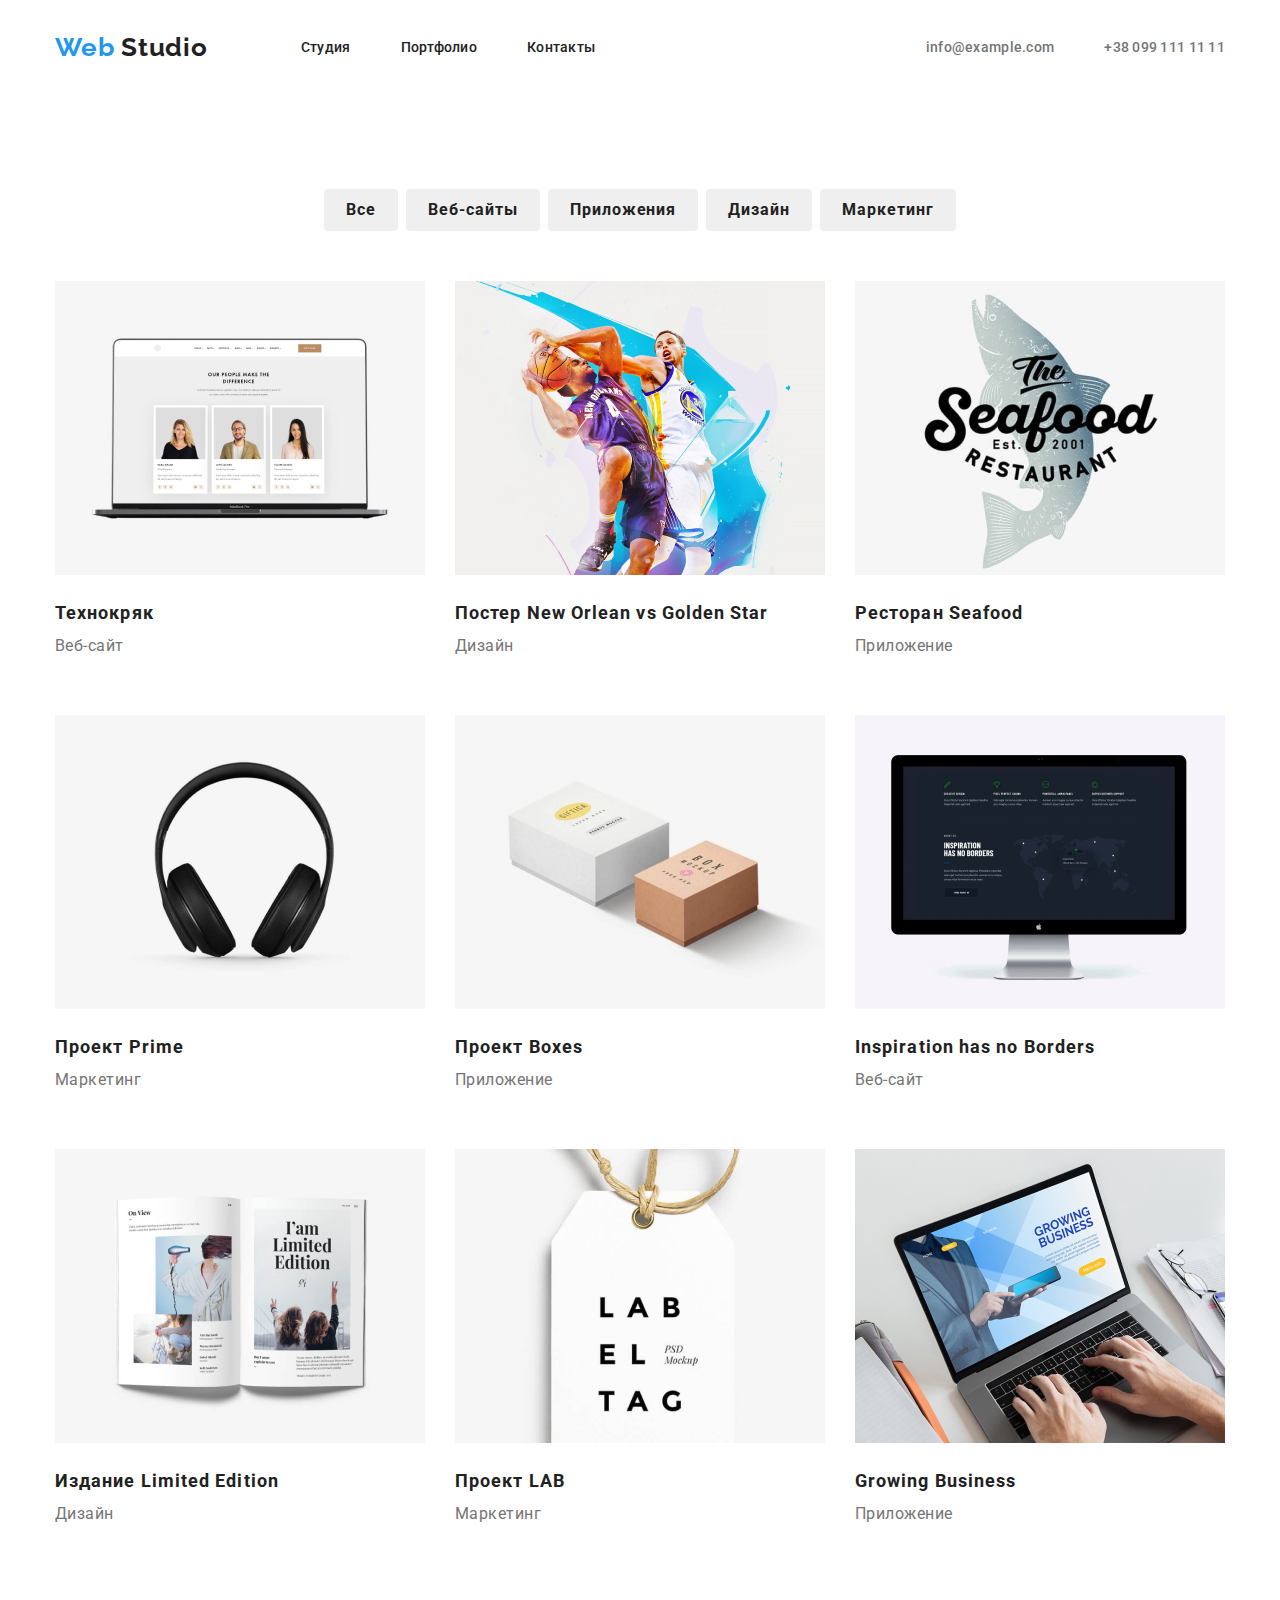
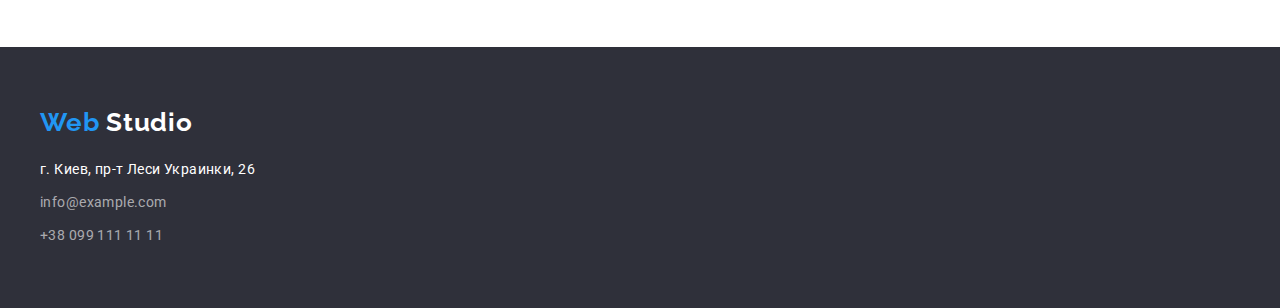
==== portfolio.html @ 0ee761e8 "Initial commit" ====
<!DOCTYPE html>
<html lang="ru">
  <head>
    <meta charset="UTF-8" />
    <meta name="viewport" content="width=device-width, initial-scale=1.0" />
    <title>Portfolio</title>
    <link rel="stylesheet" href="https://cdnjs.cloudflare.com/ajax/libs/modern-normalize/1.0.0/modern-normalize.min.css">
    <link
      href="https://fonts.googleapis.com/css2?family=Oleo+Script&family=Raleway:wght@700&family=Roboto:wght@400;500;700;900&display=swap"
      rel="stylesheet" />
    <link rel="stylesheet" href="./css/portfolio.css" />
  </head>
  <body>
    <!-- Шапка -->
    <header class="header">
      <div class="container">
        <nav class="navigation">
          <a class="logo link" href="index.html">
            <span class="logo-element">Web</span>
            Studio
          </a>
    
          <ul class="navigation__list list">
            <li class="navigation__list-item">
              <a class="navigation__list-link link" href="index.html">Студия</a>
            </li>
            <li class="navigation__list-item">
              <a class="navigation__list-link link" href="portfolio.html">Портфолио</a>
            </li>
            <li class="navigation__list-item">
              <a class="navigation__list-link link" href="">Контакты</a>
            </li>
          </ul>
        </nav>
        <div class="header__address">
          <address class="address">
            <ul class="address__list list">
              <li class="address__list-item">
                <a class="address__list-link link" href="mailto:info@example.com">info@example.com</a>
              </li>
              <li class="address__list-item">
                <a class="address__list-link link" href="tel:+380991111111">+38 099 111 11 11</a>
              </li>
            </ul>
          </address>
        </div>
      </div>
    </header>
    <main>
      <!-- Список проектов -->
      <section class="projects">
        <h1 hidden>Список проектов</h1>
        <div class="container">
          <ul class="projects__list list">
            <li class="projects__list-item"><button class="modal-btn">Все</button></li>
            <li class="projects__list-item"><button class="modal-btn">Веб-сайты</button></li>
            <li class="projects__list-item"><button class="modal-btn">Приложения</button></li>
            <li class="projects__list-item"><button class="modal-btn">Дизайн</button></li>
            <li class="projects__list-item"><button class="modal-btn">Маркетинг</button></li>
          </ul>
        </div>
      </section>
      <!-- Примеры работ -->
      <section class="works">
        <!-- <h2 class="works__list">Примеры работ</h2> -->
        <div class="container">
          <ul class="works__list list">
            <li class="works__list-item">
              <a class="link" href="">
                <img
                  src="./images/portfolio/technokryak.jpg"
                  alt="Веб сайт технокряк"
                />
                <h3 class="works__list-title">Технокряк</h3>
                <p class="works__list-name">Веб-сайт</p>
              </a>
            </li>
            <li class="works__list-item">
              <a class="link" href="">
                <img
                  src="./images/portfolio/poster.jpg"
                  alt="Постер New Orlean vs Golden Star"
                />
                <h3 class="works__list-title">Постер New Orlean vs Golden Star</h3>
                <p class="works__list-name">Дизайн</p>
              </a>
            </li>
            <li class="works__list-item">
              <a class="link" href="">
                <img
                  src="./images/portfolio/seafood.jpg"
                  alt="ресторан seafood"
                />
                <h3 class="works__list-title">Ресторан Seafood</h3>
                <p class="works__list-name">Приложение</p>
              </a>
            </li>
            <li class="works__list-item">
              <a class="link" href="">
                <img
                  src="./images/portfolio/prime.jpg"
                  alt="маркетинг проект Prime"
                />
                <h3 class="works__list-title">Проект Prime</h3>
                <p class="works__list-name">Маркетинг</p>
              </a>
            </li>
            <li class="works__list-item">
              <a class="link" href="">
                <img
                  src="./images/portfolio/boxes.jpg"
                  alt="приложение проекта Boxes"
                />
                <h3 class="works__list-title">Проект Boxes</h3>
                <p class="works__list-name">Приложение</p>
              </a>
            </li>
            <li class="works__list-item">
              <a class="link" href="">
                <img
                  src="./images/portfolio/inspiration.jpg"
                  alt="веб сайт Inspiration has no Borders"
                />
                <h3 class="works__list-title">Inspiration has no Borders</h3>
                <p class="works__list-name">Веб-сайт</p>
              </a>
            </li>
            <li class="works__list-item">
              <a class="link" href="">
                <img
                  src="./images/portfolio/limited.jpg"
                  alt="издание Limited Edition"
                />
                <h3 class="works__list-title">Издание Limited Edition</h3>
                <p class="works__list-name">Дизайн</p>
              </a>
            </li>
            <li class="works__list-item">
              <a class="link" href="">
                <img src="./images/portfolio/lab.jpg" alt="проект LAB" />
                <h3 class="works__list-title">Проект LAB</h3>
                <p class="works__list-name">Маркетинг</p>
              </a>
            </li>
            <li class="works__list-item">
              <a class="link" href="">
                <img
                  src="./images/portfolio/growing.jpg"
                  alt="приложение Growing Business"
                />
                <h3 class="works__list-title">Growing Business</h3>
                <p class="works__list-name">Приложение</p>
              </a>
            </li>
          </ul>
        </div>
      </section>
    </main>
    <footer class="footer">
      <div class="container">
          <a class="logo link" href="/index.html">
            <span class="logo-element">Web</span>
            <span class="footer__logo-element">Studio</span>
          </a>
        <address class="footer__address address">
          <ul class="footer__address-list list">
            <li class="footer__address-item">
              <a class="footer__address-map link" href="https://goo.gl/maps/5HZnRqnJjsardYHZ7" target="_blank">г. Киев, пр-т Леси
                Украинки, 26
              </a>
            </li>
            <li class="footer__address-item">
              <a class="footer__address-link link" href="mailto:info@example.com">info@example.com</a>
            </li>
            <li class="footer__address-item">
              <a class="footer__address-link link" href="tel:+380991111111">+38 099 111 11 11</a>
            </li>
          </ul>
        </address>
      </div>
    </footer>
  </body>
</html>
---- css/portfolio.css ----
:root {
  --main-font: "Roboto", sans-serif;
  --secondary-font: "Raleway", sans-serif;
  --accent-color: #2196f3;
  --headers-color: #212121;
  --text-color: #757575;
  --hero-color: #ffffff;
  --footer__address-color: rgba(255, 255, 255, 0.6);
}

*,
*::before,
*::after {
  margin: 0;
  padding: 0;
}

body {
  font-family: var(--main-font);
  max-width: 1600px;
}

img {
  display: block;
}

.link {
  text-decoration: none;
}

.list {
  list-style: none;
}

.address {
  font-style: normal;
}

.container {
  width: 1200px;
  padding: 0 15px;
  margin: 0 auto;
}

.section {
  padding-top: 94px;
  padding-bottom: 94px;
}

/* ========== COMPONENTS ========== */
.logo-element {
  font-family: var(--secondary-font);
  font-weight: 700;
  font-size: 26px;
  line-height: 1.192;
  letter-spacing: 0.03em;
  color: var(--accent-color);
}

/* ========== HEADER ========== */
.header {
  padding: 32px 0;
}

.header .container {
  display: flex;
  align-items: center;
  justify-content: space-between;
}

.navigation {
  display: flex;
  align-items: center;
}

.navigation__list {
  display: flex;
}

.navigation__list-item:not(:last-child) {
  margin-right: 50px;
}

.logo {
  margin-right: 93px;
}

.navigation__list-link,
.address__list-link {
  font-weight: 500;
  font-size: 14px;
  line-height: 1.142;
  letter-spacing: 0.02em;
  color: var(--headers-color);
}

.navigation__list-link:hover,
.address__list-link:hover,
.navigation__list-link:focus,
.address__list-link:focus {
  color: var(--accent-color);
}

.logo {
  font-family: var(--secondary-font);
  font-weight: 700;
  font-size: 26px;
  line-height: 1.192;
  letter-spacing: 0.03em;
  color: var(--headers-color);
}

.address__list {
  display: flex;
}

.address__list-item:not(:last-child) {
  margin-right: 50px;
}

.address__list-link {
  color: var(--text-color);
}
/* ========== END HEADER ========== */

/* ========== PROJECTS ========== */
.projects .container {
  display: flex;
  justify-content: center;
}

.projects__list {
  display: flex;
}

.modal-btn {
  display: block;
  font-family: inherit;
  font-weight: 700;
  font-size: 16px;
  line-height: 1.875;
  letter-spacing: 0.06em;
  padding: 6px 22px;
  border-style: none;
  border-radius: 4px;
  cursor: pointer;
  color: var(--headers-color);
}

.modal-btn:hover,
.modal-btn:focus {
  background-color: var(--accent-color);
  color: var(--hero-color);
  outline: none;
}

.projects__list-item {
  padding-top: 94px;
}

.projects__list-item:not(:last-child) {
  margin-right: 8px;
}
/* ========== END PROJECTS ========== */

/* ========== WORKS ========== */
.works .container {
  display: flex;
  justify-content: center;
}

.works__list {
  display: flex;
  flex-wrap: wrap;
  padding-top: 50px;
  padding-bottom: 94px;
}

.works__list-title {
  font-family: var(--main-font);
  font-weight: 700;
  font-size: 18px;
  line-height: 2;
  letter-spacing: 0.06em;
  margin-top: 20px;
  color: var(--headers-color);
}

.works__list-item {
  width: 370px;
  height: 404px;
  margin-bottom: 30px;
}

.works__list-name {
  font-family: var(--main-font);
  font-style: 400;
  font-size: 16px;
  line-height: 1.875;
  letter-spacing: 0.03em;
  color: var(--text-color);
}

.works__list-item:not(:nth-child(3n - 3)) {
  margin-right: 30px;
}

.works__list-item:nth-last-child(-n + 3) {
  margin-bottom: 0;
}
/* ========== FOOTER ========== */
.footer {
  background-color: #2f303a;
}

.footer .container {
  padding: 60px 0px;
}

.footer__logo-element {
  font-family: var(--secondary-font);
  font-weight: 700;
  font-size: 26px;
  line-height: 1.192;
  letter-spacing: 0.03em;
  color: var(--hero-color);
}

.footer__address-map {
  font-style: normal;
  font-weight: 400;
  font-size: 14px;
  line-height: 1.714;
  letter-spacing: 0.03em;
  color: #ffffff;
}

.footer__address-link {
  font-style: normal;
  font-weight: 400;
  font-size: 14px;
  line-height: 1.714;
  letter-spacing: 0.03em;
  color: var(--footer__address-color);
}

.footer__address {
  margin-top: 20px;
}

.footer__address-item:not(:last-child) {
  margin-bottom: 9px;
}

/* ========== END FOOTER ========== */
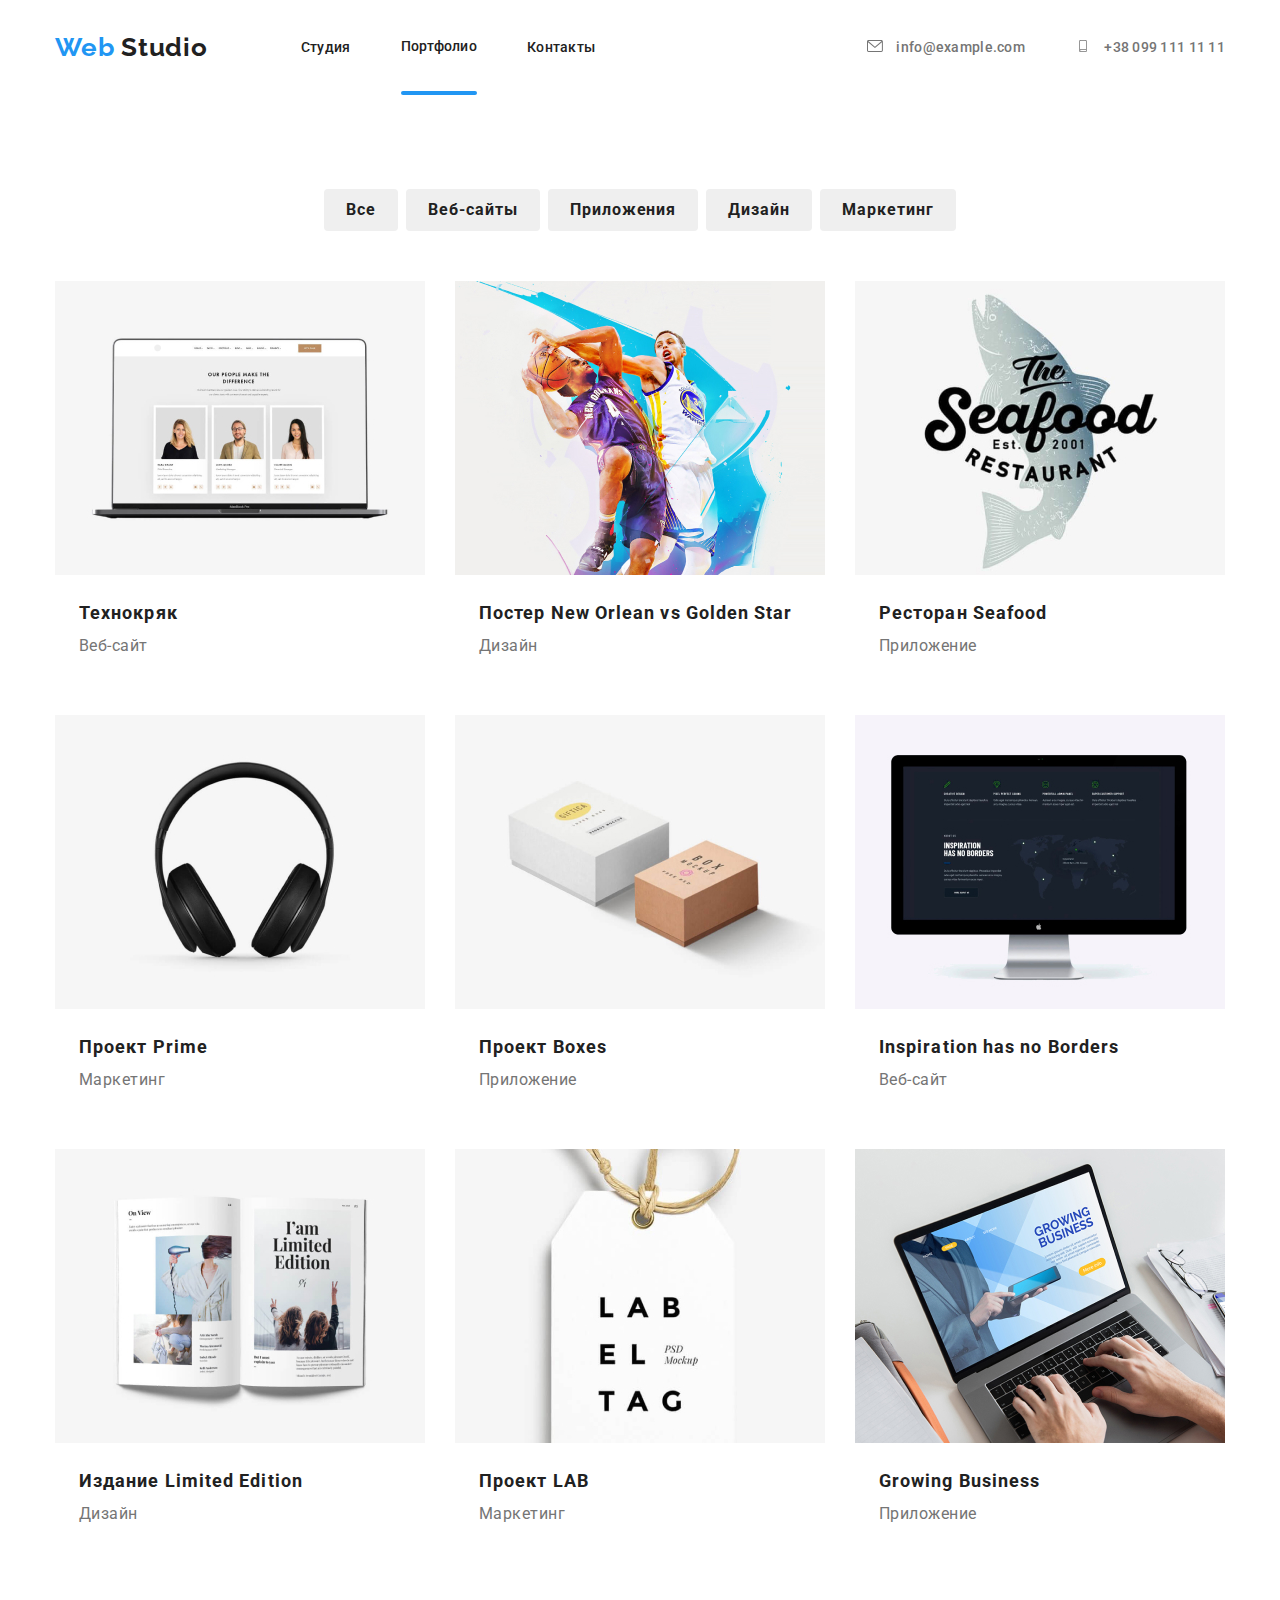
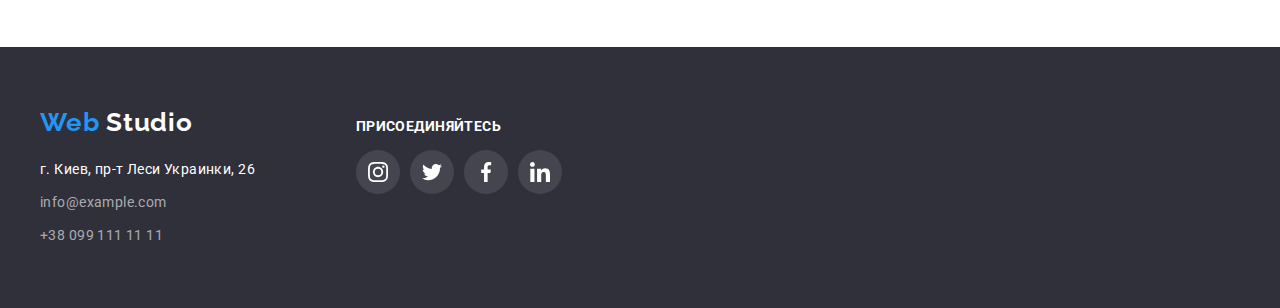
==== commit 4a8ff743: "cloned" ====
--- a/portfolio.html
+++ b/portfolio.html
@@ -20,28 +20,38 @@
             Studio
           </a>
     
-          <ul class="navigation__list list">
-            <li class="navigation__list-item">
-              <a class="navigation__list-link link" href="index.html">Студия</a>
-            </li>
-            <li class="navigation__list-item">
-              <a class="navigation__list-link link" href="portfolio.html">Портфолио</a>
-            </li>
-            <li class="navigation__list-item">
-              <a class="navigation__list-link link" href="">Контакты</a>
-            </li>
-          </ul>
+        <ul class="navigation__list list">
+          <li class="navigation__list-item">
+            <a class="navigation__list-link link" href="index.html">Студия</a>
+          </li>
+          <li class="navigation__list-item">
+            <a class="navigation__list-link link item" href="portfolio.html"><span class="navigation__list-underline"></span>Портфолио</a>
+          </li>
+          <li class="navigation__list-item">
+            <a class="navigation__list-link link" href="">Контакты</a>
+          </li>
+        </ul>
         </nav>
-        <div class="header__address">
-          <address class="address">
+        <address class="address">
+          <div class="header__address">
             <ul class="address__list list">
               <li class="address__list-item">
-                <a class="address__list-link link" href="mailto:info@example.com">info@example.com</a>
+                <a class="address__list-link link" href="mailto:info@example.com">
+                  <svg class="header__address-svg">
+                    <use href="./images/sprite.svg#mail"></use>
+                  </svg>
+                  info@example.com
+                </a>
               </li>
               <li class="address__list-item">
-                <a class="address__list-link link" href="tel:+380991111111">+38 099 111 11 11</a>
+                <a class="address__list-link link" href="tel:+380991111111">
+                  <svg class="header__address-svg">
+                    <use href="./images/sprite.svg#smartphone"></use>
+                  </svg>
+                  +38 099 111 11 11</a>
               </li>
             </ul>
+          </div>
           </address>
         </div>
       </div>
@@ -66,14 +76,18 @@
         <div class="container">
           <ul class="works__list list">
             <li class="works__list-item">
-              <a class="link" href="">
-                <img
-                  src="./images/portfolio/technokryak.jpg"
+              <div class="works__upper">
+                <img class="works__list-img"
+                   src="./images/portfolio/technokryak.jpg"
                   alt="Веб сайт технокряк"
                 />
+                <p class="works__list-text">Технокряк это современная площадка распространения коронавируса. Компании используют
+                    эту платформу для цифрового
+                    шпионажа и атак на защищённые сервера конкурентов.
+                </p>
                 <h3 class="works__list-title">Технокряк</h3>
                 <p class="works__list-name">Веб-сайт</p>
-              </a>
+              </div>
             </li>
             <li class="works__list-item">
               <a class="link" href="">
@@ -158,25 +172,62 @@
     </main>
     <footer class="footer">
       <div class="container">
+        <div class="footer__address-wrapper">
           <a class="logo link" href="/index.html">
             <span class="logo-element">Web</span>
             <span class="footer__logo-element">Studio</span>
           </a>
-        <address class="footer__address address">
-          <ul class="footer__address-list list">
-            <li class="footer__address-item">
-              <a class="footer__address-map link" href="https://goo.gl/maps/5HZnRqnJjsardYHZ7" target="_blank">г. Киев, пр-т Леси
-                Украинки, 26
-              </a>
-            </li>
-            <li class="footer__address-item">
-              <a class="footer__address-link link" href="mailto:info@example.com">info@example.com</a>
-            </li>
-            <li class="footer__address-item">
-              <a class="footer__address-link link" href="tel:+380991111111">+38 099 111 11 11</a>
+          <address class="footer__address address">
+            <ul class="footer__address-list list">
+              <li class="footer__address-item">
+                <a class="footer__address-map link" href="https://goo.gl/maps/5HZnRqnJjsardYHZ7" target="_blank">г. Киев,
+                  пр-т
+                  Леси
+                  Украинки, 26
+                </a>
+              </li>
+              <li class="footer__address-item">
+                <a class="footer__address-link link" href="mailto:info@example.com">info@example.com</a>
+              </li>
+              <li class="footer__address-item">
+                <a class="footer__address-link link" href="tel:+380991111111">+38 099 111 11 11</a>
+              </li>
+            </ul>
+          </address>
+        </div>
+        <div class="footer__social">
+          <p class="footer__social-agit">Присоединяйтесь</p>
+          <ul class="social__list list">
+            <li class="social__list-item">
+              <a href="#" class="social__list-link link footer__social-color">
+                <svg class="social__list-svg">
+                  <use href="./images/sprite.svg#instagram"></use>
+                </svg>
+              </a>
+            </li>
+            <li class="social__list-item">
+              <a href="#" class="social__list-link link footer__social-color">
+                <svg class="social__list-svg">
+                  <use href="./images/sprite.svg#twitter"></use>
+                </svg>
+              </a>
+            </li>
+            <li class="social__list-item">
+              <a href="#" class="social__list-link link footer__social-color">
+                <svg class="social__list-svg">
+                  <use href="./images/sprite.svg#facebook"></use>
+                </svg>
+              </a>
+            </li>
+            <li class="social__list-item">
+              <a href="#" class="social__list-link link footer__social-color">
+                <svg class="social__list-svg">
+                  <use href="./images/sprite.svg#linkedin"></use>
+                </svg>
+              </a>
             </li>
           </ul>
-        </address>
+        </div>
       </div>
     </footer>
   </body>
--- a/css/portfolio.css
+++ b/css/portfolio.css
@@ -5,6 +5,7 @@
   --headers-color: #212121;
   --text-color: #757575;
   --hero-color: #ffffff;
+  --social-color: #afb1b8;
   --footer__address-color: rgba(255, 255, 255, 0.6);
 }
 
@@ -57,6 +58,41 @@
   color: var(--accent-color);
 }
 
+.social__list-item:not(:last-child) {
+  margin-right: 10px;
+}
+
+.social__list {
+  display: flex;
+  justify-content: center;
+  margin-top: 16px;
+  margin-bottom: 30px;
+}
+
+.social__list-link {
+  display: flex;
+  justify-content: center;
+  align-items: center;
+  width: 44px;
+  height: 44px;
+  border-radius: 50%;
+  background-color: #ffffff;
+}
+
+.social__list-link:hover {
+  background-color: var(--accent-color);
+}
+
+.social__list-link:hover .social__list-svg {
+  fill: var(--hero-color);
+}
+
+.social__list-svg {
+  width: 20px;
+  height: 20px;
+  fill: var(--hero-color);
+}
+
 /* ========== HEADER ========== */
 .header {
   padding: 32px 0;
@@ -119,8 +155,39 @@
 }
 
 .address__list-link {
+  transition: all 250ms cubic-bezier(0.4, 0, 0.2, 1);
+  font-weight: 500;
+  font-size: 14px;
   color: var(--text-color);
 }
+
+.header__address-svg {
+  margin-right: 10px;
+  width: 16px;
+  height: 12px;
+  fill: var(--text-color);
+}
+
+.item {
+  display: block;
+  position: relative;
+}
+
+.navigation__list-underline {
+  position: absolute;
+  bottom: -41px;
+  width: 100%;
+  height: 4px;
+  border-radius: 2px;
+  background-color: var(--accent-color);
+}
+
+.address__list-link:hover .header__address-svg,
+.address__list-link:focus .header__address-svg {
+  cursor: pointer;
+  fill: var(--accent-color);
+}
+
 /* ========== END HEADER ========== */
 
 /* ========== PROJECTS ========== */
@@ -192,6 +259,17 @@
   margin-bottom: 30px;
 }
 
+.works__list-title,
+.works__list-name {
+  padding: 0 24px;
+}
+
+.works__list-item:hover {
+  cursor: pointer;
+  box-shadow: 0px 1px 1px rgba(0, 0, 0, 0.12), 0px 4px 4px rgba(0, 0, 0, 0.06),
+    1px 4px 6px rgba(0, 0, 0, 0.16);
+}
+
 .works__list-name {
   font-family: var(--main-font);
   font-style: 400;
@@ -208,13 +286,44 @@
 .works__list-item:nth-last-child(-n + 3) {
   margin-bottom: 0;
 }
+
+.works__list-item:hover .works__list-text {
+  opacity: 1;
+  visibility: visible;
+  transform: translateY(0);
+}
+
+.works__list-text {
+  width: 100%;
+  height: 100%;
+  padding: 63px 24px;
+  font-weight: 400;
+  font-size: 18px;
+  line-height: 1.5;
+  opacity: 0;
+  visibility: hidden;
+  display: block;
+  position: absolute;
+  top: 0;
+  left: 0;
+  transition: all 250ms cubic-bezier(0.4, 0, 0.2, 1);
+  transform: translateY(100%);
+  color: var(--hero-color);
+  background-color: var(--accent-color);
+}
+
+.works__upper {
+  position: relative;
+}
+
 /* ========== FOOTER ========== */
 .footer {
   background-color: #2f303a;
 }
-
 .footer .container {
+  display: flex;
   padding: 60px 0px;
+  align-items: baseline;
 }
 
 .footer__logo-element {
@@ -252,4 +361,21 @@
   margin-bottom: 9px;
 }
 
+.footer__social {
+  margin-left: 70px;
+}
+
+.footer__social-agit {
+  font-weight: 700;
+  font-size: 14px;
+  line-height: 1.143;
+  letter-spacing: 0.03em;
+  text-transform: uppercase;
+  color: var(--hero-color);
+}
+
+.footer__social-color {
+  background-color: rgba(255, 255, 255, 0.1);
+}
+
 /* ========== END FOOTER ========== */
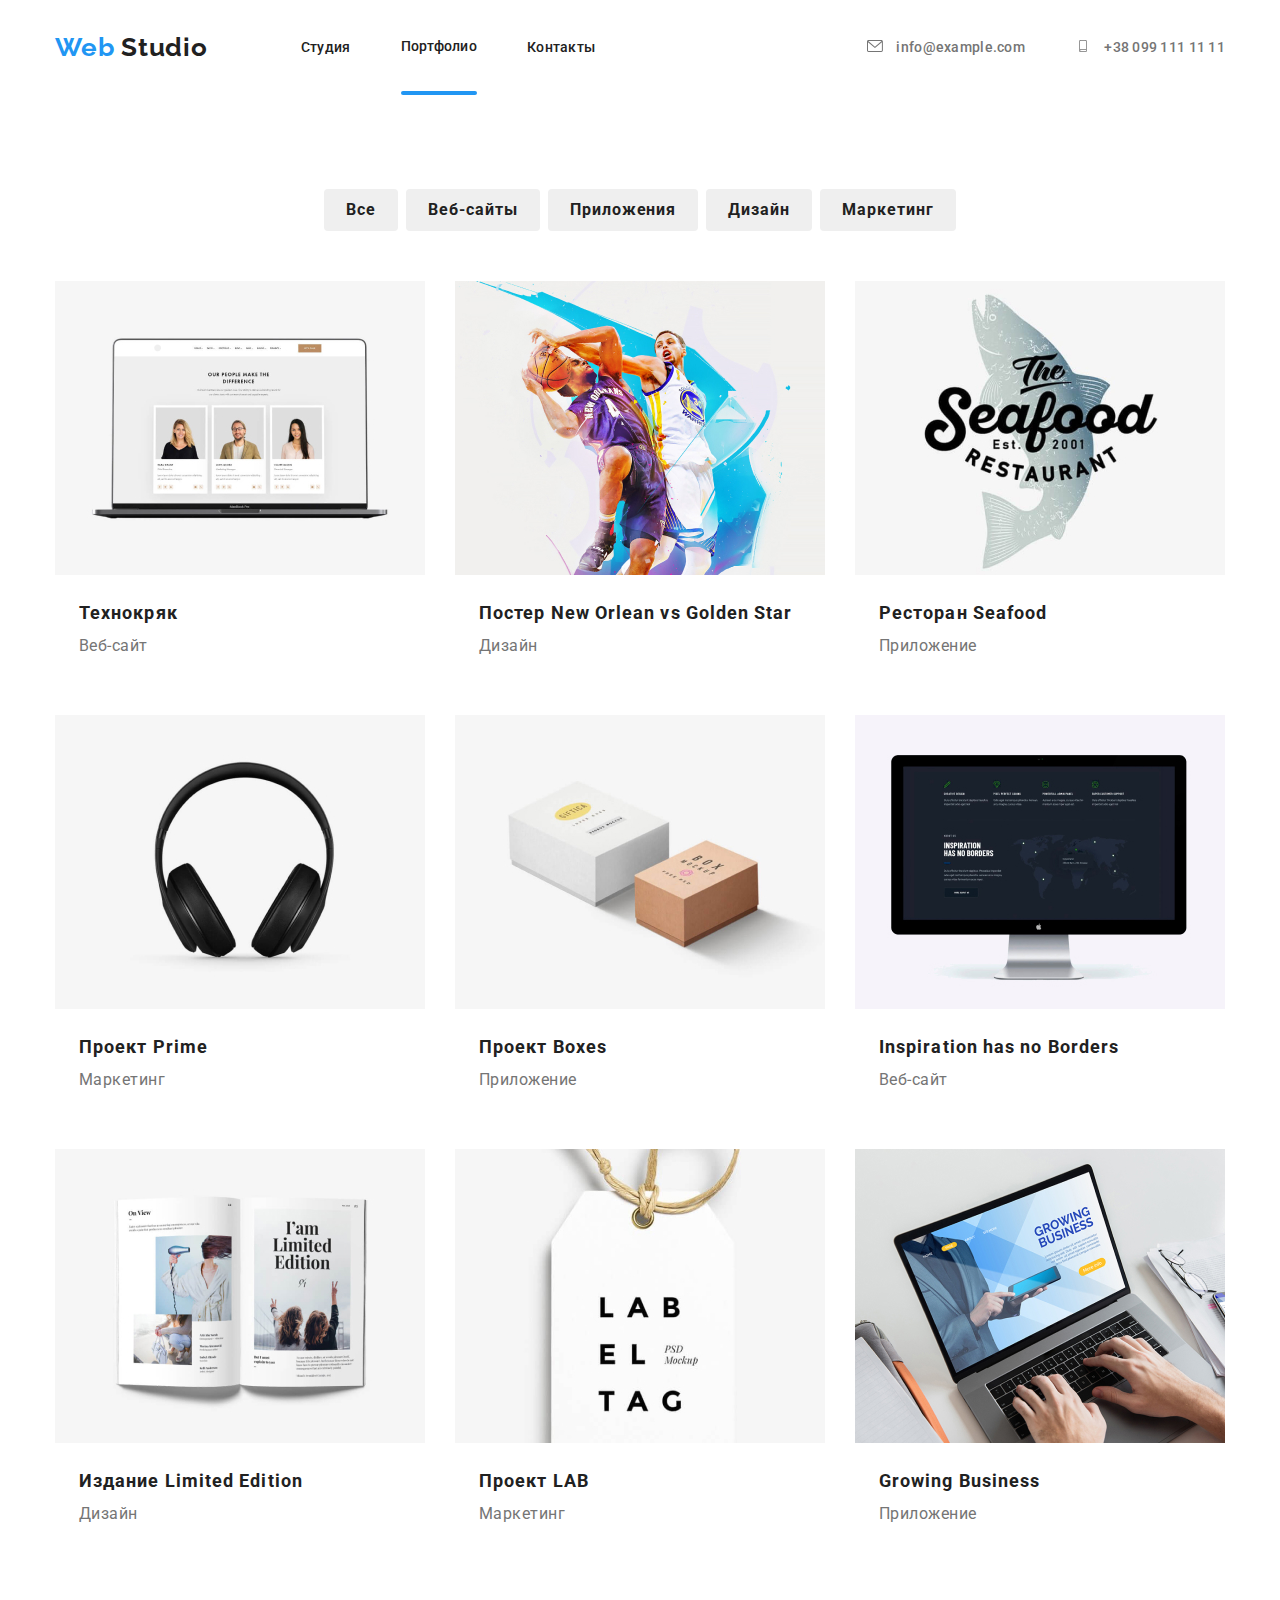
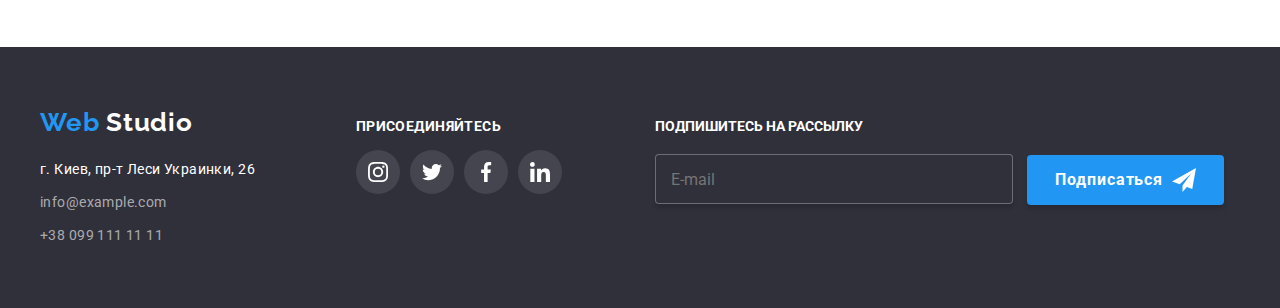
==== commit fa8a2fcc: "Modal and footer form up" ====
--- a/portfolio.html
+++ b/portfolio.html
@@ -228,7 +228,19 @@
             </li>
           </ul>
         </div>
+        <div class="footer__subscribe">
+          <p class="footer__subscribe-agit">Подпишитесь на рассылку</p>
+          <div>
+            <input class="footer__subscribe-input" type="email" name="name" id="subscribe" placeholder="E-mail">
+            <button type="submit" class="footer__subscribe-button">Подписаться
+              <svg class="footer__subscribe-svg">
+                <use href="./images/sprite.svg#send">
+              </svg>
+            </button>
+          </div>
+        </div>
       </div>
     </footer>
+    <script src="./js/modal.js"></script>
   </body>
 </html>
--- a/css/portfolio.css
+++ b/css/portfolio.css
@@ -295,7 +295,7 @@
 
 .works__list-text {
   width: 100%;
-  height: 100%;
+  height: 80%;
   padding: 63px 24px;
   font-weight: 400;
   font-size: 18px;
@@ -378,4 +378,53 @@
   background-color: rgba(255, 255, 255, 0.1);
 }
 
+.footer__subscribe-button {
+  display: inline-flex;
+  align-items: center;
+  justify-content: space-between;
+  width: 197px;
+  height: 50px;
+  padding: 10px 28px;
+  box-shadow: 0px 4px 4px rgba(0, 0, 0, 0.15);
+  border-radius: 4px;
+  border: none;
+  font-weight: 700;
+  font-size: 16px;
+  line-height: 1.875;
+  letter-spacing: 0.06em;
+  color: var(--hero-color);
+  background-color: var(--accent-color);
+  cursor: pointer;
+}
+
+.footer__subscribe-input {
+  width: 358px;
+  height: 50px;
+  border: 1px solid rgba(255, 255, 255, 0.3);
+  border-radius: 4px;
+  box-shadow: 0px 4px 4px rgba(0, 0, 0, 0.15);
+  margin-right: 10px;
+  padding: 15px;
+  color: rgba(255, 255, 255, 0.6);
+  background-color: #2f303a;
+}
+
+.footer__subscribe-svg {
+  width: 24px;
+  height: 24px;
+  fill: var(--hero-color);
+}
+
+.footer__subscribe-agit {
+  margin-bottom: 20px;
+  font-weight: 700;
+  font-size: 14px;
+  text-transform: uppercase;
+  color: var(--hero-color);
+}
+
+.footer__subscribe {
+  margin-left: 93px;
+}
+
 /* ========== END FOOTER ========== */
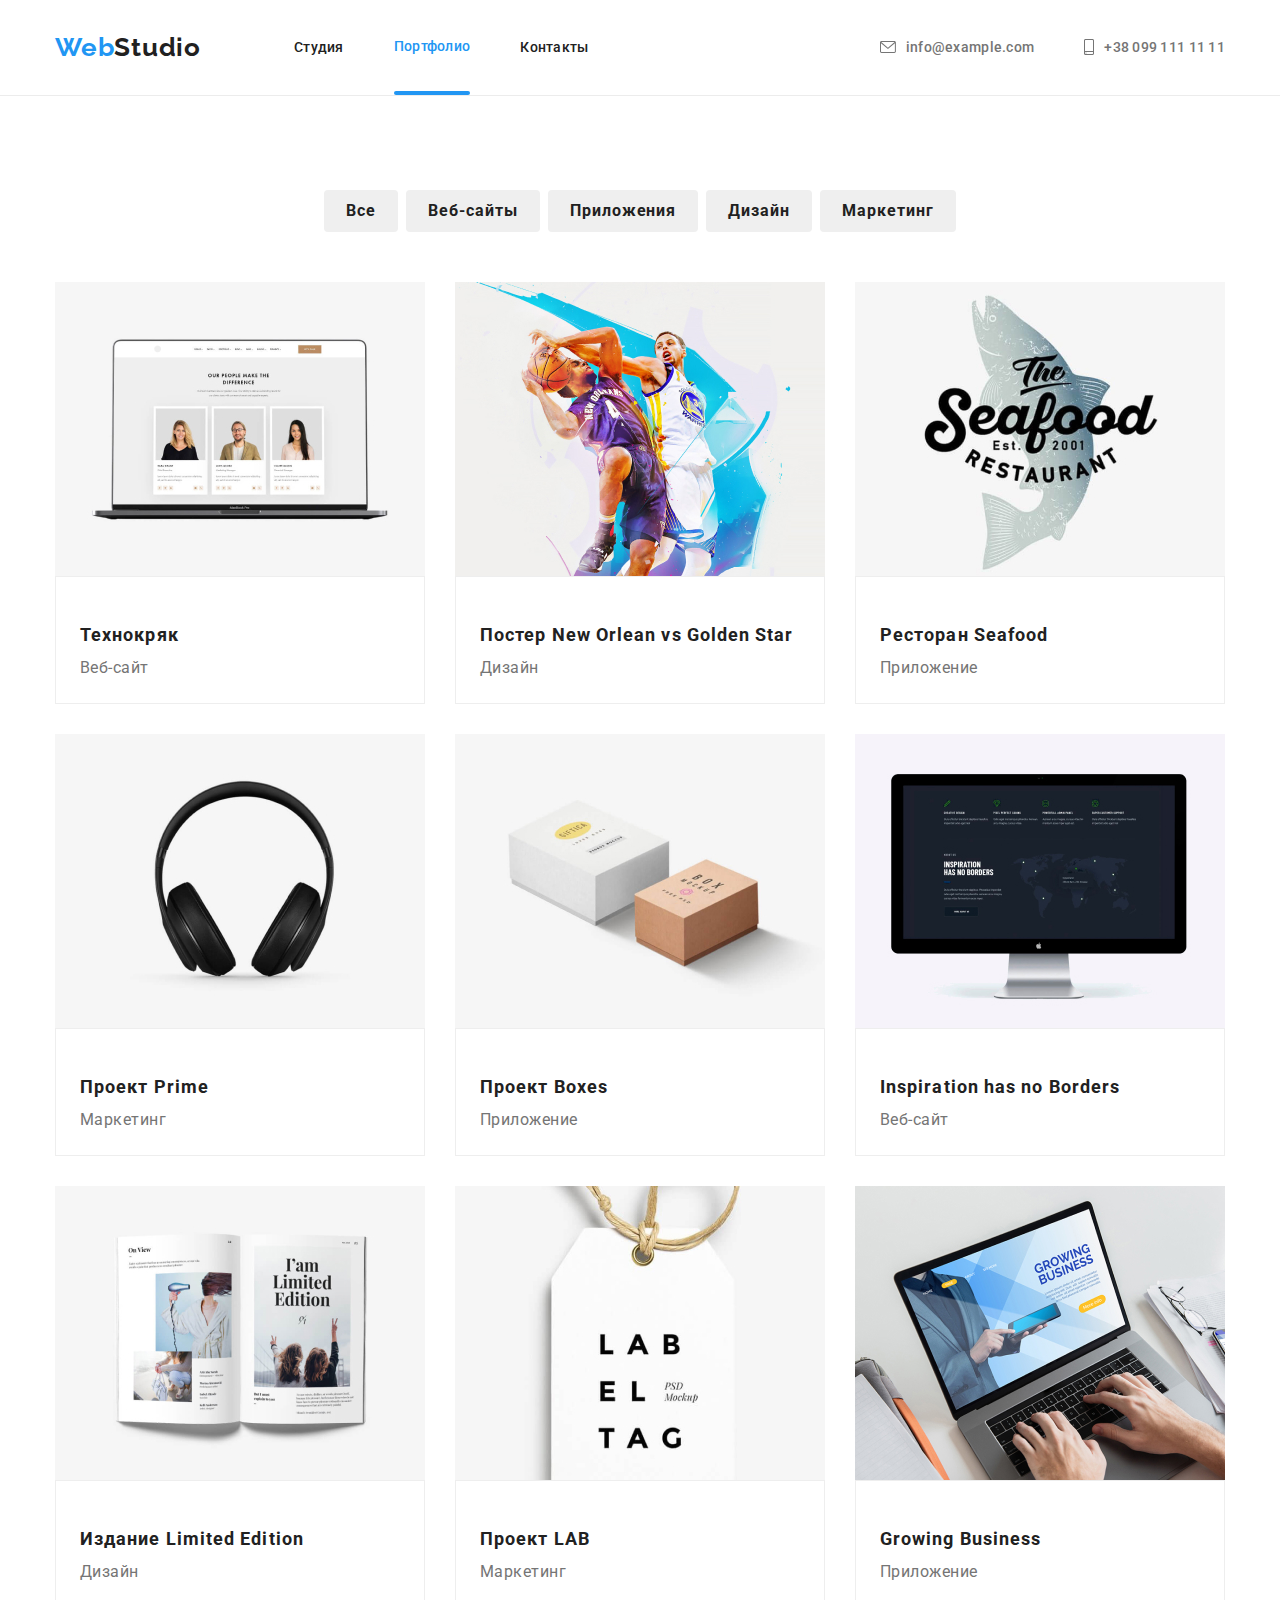
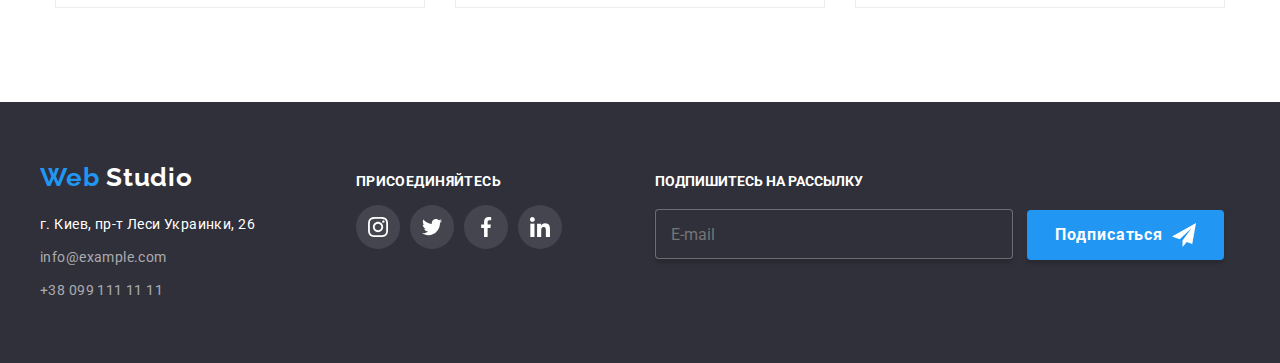
==== commit 0071b7b1: "global fixes" ====
--- a/portfolio.html
+++ b/portfolio.html
@@ -16,16 +16,14 @@
       <div class="container">
         <nav class="navigation">
           <a class="logo link" href="index.html">
-            <span class="logo-element">Web</span>
-            Studio
+            <span class="logo-element">Web</span>Studio
           </a>
-    
         <ul class="navigation__list list">
           <li class="navigation__list-item">
             <a class="navigation__list-link link" href="index.html">Студия</a>
           </li>
           <li class="navigation__list-item">
-            <a class="navigation__list-link link item" href="portfolio.html"><span class="navigation__list-underline"></span>Портфолио</a>
+            <a class="navigation__list-link link item active" href="portfolio.html"><span class="navigation__list-underline"></span>Портфолио</a>
           </li>
           <li class="navigation__list-item">
             <a class="navigation__list-link link" href="">Контакты</a>
@@ -37,23 +35,21 @@
             <ul class="address__list list">
               <li class="address__list-item">
                 <a class="address__list-link link" href="mailto:info@example.com">
-                  <svg class="header__address-svg">
-                    <use href="./images/sprite.svg#mail"></use>
+                  <svg class="address__list-svg" width="16" height="12" ;>
+                    <use href="./images/sprite.svg#icon-mail"></use>
                   </svg>
-                  info@example.com
-                </a>
+                  info@example.com</a>
               </li>
               <li class="address__list-item">
                 <a class="address__list-link link" href="tel:+380991111111">
-                  <svg class="header__address-svg">
-                    <use href="./images/sprite.svg#smartphone"></use>
+                  <svg class="address__list-svg" width="10" height="16" ;>
+                    <use href="./images/sprite.svg#icon-smartphone"></use>
                   </svg>
                   +38 099 111 11 11</a>
               </li>
             </ul>
           </div>
-          </address>
-        </div>
+        </address>
       </div>
     </header>
     <main>
@@ -76,94 +72,155 @@
         <div class="container">
           <ul class="works__list list">
             <li class="works__list-item">
-              <div class="works__upper">
-                <img class="works__list-img"
-                   src="./images/portfolio/technokryak.jpg"
-                  alt="Веб сайт технокряк"
-                />
-                <p class="works__list-text">Технокряк это современная площадка распространения коронавируса. Компании используют
-                    эту платформу для цифрового
-                    шпионажа и атак на защищённые сервера конкурентов.
-                </p>
-                <h3 class="works__list-title">Технокряк</h3>
-                <p class="works__list-name">Веб-сайт</p>
-              </div>
-            </li>
-            <li class="works__list-item">
-              <a class="link" href="">
-                <img
-                  src="./images/portfolio/poster.jpg"
-                  alt="Постер New Orlean vs Golden Star"
-                />
-                <h3 class="works__list-title">Постер New Orlean vs Golden Star</h3>
-                <p class="works__list-name">Дизайн</p>
-              </a>
-            </li>
-            <li class="works__list-item">
-              <a class="link" href="">
-                <img
-                  src="./images/portfolio/seafood.jpg"
-                  alt="ресторан seafood"
-                />
-                <h3 class="works__list-title">Ресторан Seafood</h3>
-                <p class="works__list-name">Приложение</p>
-              </a>
-            </li>
-            <li class="works__list-item">
-              <a class="link" href="">
-                <img
-                  src="./images/portfolio/prime.jpg"
-                  alt="маркетинг проект Prime"
-                />
-                <h3 class="works__list-title">Проект Prime</h3>
-                <p class="works__list-name">Маркетинг</p>
-              </a>
-            </li>
-            <li class="works__list-item">
-              <a class="link" href="">
-                <img
-                  src="./images/portfolio/boxes.jpg"
-                  alt="приложение проекта Boxes"
-                />
-                <h3 class="works__list-title">Проект Boxes</h3>
-                <p class="works__list-name">Приложение</p>
-              </a>
-            </li>
-            <li class="works__list-item">
-              <a class="link" href="">
-                <img
-                  src="./images/portfolio/inspiration.jpg"
-                  alt="веб сайт Inspiration has no Borders"
-                />
-                <h3 class="works__list-title">Inspiration has no Borders</h3>
-                <p class="works__list-name">Веб-сайт</p>
-              </a>
-            </li>
-            <li class="works__list-item">
-              <a class="link" href="">
-                <img
-                  src="./images/portfolio/limited.jpg"
-                  alt="издание Limited Edition"
-                />
-                <h3 class="works__list-title">Издание Limited Edition</h3>
-                <p class="works__list-name">Дизайн</p>
-              </a>
-            </li>
-            <li class="works__list-item">
-              <a class="link" href="">
-                <img src="./images/portfolio/lab.jpg" alt="проект LAB" />
-                <h3 class="works__list-title">Проект LAB</h3>
-                <p class="works__list-name">Маркетинг</p>
-              </a>
-            </li>
-            <li class="works__list-item">
-              <a class="link" href="">
-                <img
-                  src="./images/portfolio/growing.jpg"
-                  alt="приложение Growing Business"
-                />
-                <h3 class="works__list-title">Growing Business</h3>
-                <p class="works__list-name">Приложение</p>
+              <a class="works__list-link link" href="">
+                <div class="works__list-wrap">
+                  <img src="./images/portfolio/technokryak.jpg" alt="Веб сайт технокряк" width="370" height="294" />
+                  <div class="works__list-float">
+                    <p class="works__list-text">Технокряк это современная площадка распространения коронавируса. Компании
+                      используют эту платформу для цифрового шпионажа и атак на защищённые сервера конкурентов.
+                    </p>
+                  </div>
+                </div>
+                <div class="works__list-desc">
+                  <h3 class="works__list-title">Технокряк</h3>
+                  <p class="works__list-name">Веб-сайт</p>
+                </div>
+              </a>
+            </li>
+            <li class="works__list-item">
+              <a class="works__list-link link" href="">
+                <div class="works__list-wrap">
+                  <img src="./images/portfolio/poster.jpg" alt="Веб сайт технокряк" width="370" height="294" />
+                  <div class="works__list-float">
+                    <p class="works__list-text">Технокряк это современная площадка распространения коронавируса. Компании
+                      используют эту
+                      платформу для цифрового шпионажа и атак на защищённые сервера конкурентов.
+                    </p>
+                  </div>
+                </div>
+                <div class="works__list-desc">
+                  <h3 class="works__list-title">Постер New Orlean vs Golden Star</h3>
+                  <p class="works__list-name">Дизайн</p>
+                </div>
+              </a>
+            </li>
+            <li class="works__list-item">
+              <a class="works__list-link link" href="">
+                <div class="works__list-wrap">
+                  <img src="./images/portfolio/seafood.jpg" alt="Веб сайт технокряк" width="370" height="294" />
+                  <div class="works__list-float">
+                    <p class="works__list-text">Технокряк это современная площадка распространения коронавируса. Компании
+                      используют эту
+                      платформу для цифрового шпионажа и атак на защищённые сервера конкурентов.
+                    </p>
+                  </div>
+                </div>
+                <div class="works__list-desc">
+                  <h3 class="works__list-title">Ресторан Seafood</h3>
+                  <p class="works__list-name">Приложение</p>
+                </div>
+              </a>
+            </li>
+            <li class="works__list-item">
+              <a class="works__list-link link" href="">
+                <div class="works__list-wrap">
+                  <img src="./images/portfolio/prime.jpg" alt="Веб сайт технокряк" width="370" height="294" />
+                  <div class="works__list-float">
+                    <p class="works__list-text">Технокряк это современная площадка распространения коронавируса. Компании
+                      используют эту
+                      платформу для цифрового шпионажа и атак на защищённые сервера конкурентов.
+                    </p>
+                  </div>
+                </div>
+                <div class="works__list-desc">
+                  <h3 class="works__list-title">Проект Prime</h3>
+                  <p class="works__list-name">Маркетинг</p>
+                </div>
+              </a>
+            </li>
+            <li class="works__list-item">
+              <a class="works__list-link link" href="">
+                <div class="works__list-wrap">
+                  <img src="./images/portfolio/boxes.jpg" alt="Веб сайт технокряк" width="370" height="294" />
+                  <div class="works__list-float">
+                    <p class="works__list-text">Технокряк это современная площадка распространения коронавируса. Компании
+                      используют эту
+                      платформу для цифрового шпионажа и атак на защищённые сервера конкурентов.
+                    </p>
+                  </div>
+                </div>
+                <div class="works__list-desc">
+                  <h3 class="works__list-title">Проект Boxes</h3>
+                  <p class="works__list-name">Приложение</p>
+                </div>
+              </a>
+            </li>
+            <li class="works__list-item">
+              <a class="works__list-link link" href="">
+                <div class="works__list-wrap">
+                  <img src="./images/portfolio/inspiration.jpg" alt="Веб сайт технокряк" width="370" height="294" />
+                  <div class="works__list-float">
+                    <p class="works__list-text">Технокряк это современная площадка распространения коронавируса. Компании
+                      используют эту
+                      платформу для цифрового шпионажа и атак на защищённые сервера конкурентов.
+                    </p>
+                  </div>
+                </div>
+                <div class="works__list-desc">
+                  <h3 class="works__list-title">Inspiration has no Borders</h3>
+                  <p class="works__list-name">Веб-сайт</p>
+                </div>
+              </a>
+            </li>
+            <li class="works__list-item">
+              <a class="works__list-link link" href="">
+                <div class="works__list-wrap">
+                  <img src="./images/portfolio/limited.jpg" alt="Веб сайт технокряк" width="370" height="294" />
+                  <div class="works__list-float">
+                    <p class="works__list-text">Технокряк это современная площадка распространения коронавируса. Компании
+                      используют эту
+                      платформу для цифрового шпионажа и атак на защищённые сервера конкурентов.
+                    </p>
+                  </div>
+                </div>
+                <div class="works__list-desc">
+                  <h3 class="works__list-title">Издание Limited Edition</h3>
+                  <p class="works__list-name">Дизайн</p>
+                </div>
+              </a>
+            </li>
+            <li class="works__list-item">
+              <a class="works__list-link link" href="">
+                <div class="works__list-wrap">
+                  <img src="./images/portfolio/lab.jpg" alt="Веб сайт технокряк" width="370" height="294" />
+                  <div class="works__list-float">
+                    <p class="works__list-text">Технокряк это современная площадка распространения коронавируса. Компании
+                      используют эту
+                      платформу для цифрового шпионажа и атак на защищённые сервера конкурентов.
+                    </p>
+                  </div>
+                </div>
+                <div class="works__list-desc">
+                  <h3 class="works__list-title">Проект LAB</h3>
+                  <p class="works__list-name">Маркетинг</p>
+                </div>
+              </a>
+            </li>
+            <li class="works__list-item">
+              <a class="works__list-link link" href="">
+                <div class="works__list-wrap">
+                  <img src="./images/portfolio/growing.jpg" alt="Веб сайт технокряк" width="370" height="294" />
+                  <div class="works__list-float">
+                    <p class="works__list-text">Технокряк это современная площадка распространения коронавируса. Компании
+                      используют эту
+                      платформу для цифрового шпионажа и атак на защищённые сервера конкурентов.
+                    </p>
+                  </div>
+                </div>
+                <div class="works__list-desc">
+                  <h3 class="works__list-title">Growing Business</h3>
+                  <p class="works__list-name">Приложение</p>
+                </div>
               </a>
             </li>
           </ul>
@@ -180,9 +237,8 @@
           <address class="footer__address address">
             <ul class="footer__address-list list">
               <li class="footer__address-item">
-                <a class="footer__address-map link" href="https://goo.gl/maps/5HZnRqnJjsardYHZ7" target="_blank">г. Киев,
-                  пр-т
-                  Леси
+                <a class="footer__address-map link" href="https://goo.gl/maps/5HZnRqnJjsardYHZ7" target="_blank">
+                  г. Киев, пр-т Леси
                   Украинки, 26
                 </a>
               </li>
@@ -198,31 +254,31 @@
         <div class="footer__social">
           <p class="footer__social-agit">Присоединяйтесь</p>
           <ul class="social__list list">
-            <li class="social__list-item">
-              <a href="#" class="social__list-link link footer__social-color">
-                <svg class="social__list-svg">
-                  <use href="./images/sprite.svg#instagram"></use>
+            <li class="social__list-item footer__social-item">
+              <a href="#" class="social__list-link link footer__social-list">
+                <svg class="social__list-svg footer__social-svg">
+                  <use href="./images/sprite.svg#icon-instagram"></use>
                 </svg>
               </a>
             </li>
-            <li class="social__list-item">
-              <a href="#" class="social__list-link link footer__social-color">
-                <svg class="social__list-svg">
-                  <use href="./images/sprite.svg#twitter"></use>
+            <li class="social__list-item footer__social-item">
+              <a href="#" class="social__list-link link footer__social-list">
+                <svg class="social__list-svg footer__social-svg">
+                  <use href="./images/sprite.svg#icon-twitter"></use>
                 </svg>
               </a>
             </li>
-            <li class="social__list-item">
-              <a href="#" class="social__list-link link footer__social-color">
-                <svg class="social__list-svg">
-                  <use href="./images/sprite.svg#facebook"></use>
+            <li class="social__list-item footer__social-item">
+              <a href="#" class="social__list-link link footer__social-list">
+                <svg class="social__list-svg footer__social-svg">
+                  <use href="./images/sprite.svg#icon-facebook"></use>
                 </svg>
               </a>
             </li>
-            <li class="social__list-item">
-              <a href="#" class="social__list-link link footer__social-color">
-                <svg class="social__list-svg">
-                  <use href="./images/sprite.svg#linkedin"></use>
+            <li class="social__list-item footer__social-item">
+              <a href="#" class="social__list-link link footer__social-list">
+                <svg class="social__list-svg footer__social-svg">
+                  <use href="./images/sprite.svg#icon-linkedin"></use>
                 </svg>
               </a>
             </li>
@@ -233,8 +289,8 @@
           <div>
             <input class="footer__subscribe-input" type="email" name="name" id="subscribe" placeholder="E-mail">
             <button type="submit" class="footer__subscribe-button">Подписаться
-              <svg class="footer__subscribe-svg">
-                <use href="./images/sprite.svg#send">
+              <svg class="footer__subscribe-svg" width="24" height="24">
+                <use href="./images/sprite.svg#icon-send">
               </svg>
             </button>
           </div>
--- a/css/portfolio.css
+++ b/css/portfolio.css
@@ -9,16 +9,24 @@
   --footer__address-color: rgba(255, 255, 255, 0.6);
 }
 
-*,
-*::before,
-*::after {
+h1,
+h2,
+h3,
+h4,
+h5,
+h6,
+p {
+  margin: 0;
+}
+
+ul,
+ol {
   margin: 0;
   padding: 0;
 }
 
 body {
   font-family: var(--main-font);
-  max-width: 1600px;
 }
 
 img {
@@ -58,44 +66,10 @@
   color: var(--accent-color);
 }
 
-.social__list-item:not(:last-child) {
-  margin-right: 10px;
-}
-
-.social__list {
-  display: flex;
-  justify-content: center;
-  margin-top: 16px;
-  margin-bottom: 30px;
-}
-
-.social__list-link {
-  display: flex;
-  justify-content: center;
-  align-items: center;
-  width: 44px;
-  height: 44px;
-  border-radius: 50%;
-  background-color: #ffffff;
-}
-
-.social__list-link:hover {
-  background-color: var(--accent-color);
-}
-
-.social__list-link:hover .social__list-svg {
-  fill: var(--hero-color);
-}
-
-.social__list-svg {
-  width: 20px;
-  height: 20px;
-  fill: var(--hero-color);
-}
-
 /* ========== HEADER ========== */
 .header {
   padding: 32px 0;
+  border-bottom: 1px solid #ececec;
 }
 
 .header .container {
@@ -111,6 +85,10 @@
 
 .navigation__list {
   display: flex;
+}
+
+.navigation__list-item .active {
+  color: var(--accent-color);
 }
 
 .navigation__list-item:not(:last-child) {
@@ -128,6 +106,7 @@
   line-height: 1.142;
   letter-spacing: 0.02em;
   color: var(--headers-color);
+  transition: all 250ms cubic-bezier(0.4, 0, 0.2, 1);
 }
 
 .navigation__list-link:hover,
@@ -155,17 +134,19 @@
 }
 
 .address__list-link {
+  color: var(--text-color);
+  display: flex;
+  align-items: center;
+}
+
+.address__list-svg {
+  display: inline-block;
+  align-items: center;
+  background-size: contain;
+  background-position: center;
+  margin-right: 10px;
+  fill: var(--text-color);
   transition: all 250ms cubic-bezier(0.4, 0, 0.2, 1);
-  font-weight: 500;
-  font-size: 14px;
-  color: var(--text-color);
-}
-
-.header__address-svg {
-  margin-right: 10px;
-  width: 16px;
-  height: 12px;
-  fill: var(--text-color);
 }
 
 .item {
@@ -182,18 +163,20 @@
   background-color: var(--accent-color);
 }
 
-.address__list-link:hover .header__address-svg,
-.address__list-link:focus .header__address-svg {
-  cursor: pointer;
+.address__list-link:hover .address__list-svg,
+.address__list-link:focus .address__list-svg {
   fill: var(--accent-color);
 }
-
 /* ========== END HEADER ========== */
 
 /* ========== PROJECTS ========== */
 .projects .container {
   display: flex;
   justify-content: center;
+}
+
+.projects {
+  padding-top: 94px;
 }
 
 .projects__list {
@@ -212,6 +195,7 @@
   border-radius: 4px;
   cursor: pointer;
   color: var(--headers-color);
+  transition: all 250ms cubic-bezier(0.4, 0, 0.2, 1);
 }
 
 .modal-btn:hover,
@@ -219,10 +203,8 @@
   background-color: var(--accent-color);
   color: var(--hero-color);
   outline: none;
-}
-
-.projects__list-item {
-  padding-top: 94px;
+  box-shadow: 0px 3px 1px rgba(0, 0, 0, 0.1), 0px 1px 2px rgba(0, 0, 0, 0.08),
+    0px 2px 2px rgba(0, 0, 0, 0.12);
 }
 
 .projects__list-item:not(:last-child) {
@@ -231,16 +213,16 @@
 /* ========== END PROJECTS ========== */
 
 /* ========== WORKS ========== */
-.works .container {
-  display: flex;
-  justify-content: center;
+.works {
+  padding-bottom: 94px;
 }
 
 .works__list {
   display: flex;
   flex-wrap: wrap;
   padding-top: 50px;
-  padding-bottom: 94px;
+  margin-top: -30px;
+  margin-left: -30px;
 }
 
 .works__list-title {
@@ -254,20 +236,20 @@
 }
 
 .works__list-item {
-  width: 370px;
-  height: 404px;
-  margin-bottom: 30px;
-}
-
-.works__list-title,
-.works__list-name {
-  padding: 0 24px;
-}
-
-.works__list-item:hover {
-  cursor: pointer;
+  margin-top: 30px;
+  margin-left: 30px;
+  flex-basis: calc(100% / 3 - 30px);
+}
+
+.works__list-link:hover,
+.works__list-link:focus {
   box-shadow: 0px 1px 1px rgba(0, 0, 0, 0.12), 0px 4px 4px rgba(0, 0, 0, 0.06),
     1px 4px 6px rgba(0, 0, 0, 0.16);
+}
+
+.works__list-desc {
+  padding: 20px 24px;
+  border: 1px solid #eeeeee;
 }
 
 .works__list-name {
@@ -279,41 +261,43 @@
   color: var(--text-color);
 }
 
-.works__list-item:not(:nth-child(3n - 3)) {
-  margin-right: 30px;
-}
-
 .works__list-item:nth-last-child(-n + 3) {
   margin-bottom: 0;
 }
 
-.works__list-item:hover .works__list-text {
-  opacity: 1;
-  visibility: visible;
-  transform: translateY(0);
+.works__list-link {
+  display: block;
+}
+
+.works__list-wrap {
+  position: relative;
+  overflow: hidden;
+}
+
+.works__list-float {
+  position: absolute;
+  top: 0;
+  left: 0;
+  width: 100%;
+  height: 100%;
+  padding: 63px 25px;
+  opacity: 0;
+  background-color: var(--accent-color);
+  transition: all 250ms cubic-bezier(0.4, 0, 0.2, 1);
+  transform: translateY(100%);
 }
 
 .works__list-text {
-  width: 100%;
-  height: 80%;
-  padding: 63px 24px;
   font-weight: 400;
   font-size: 18px;
   line-height: 1.5;
-  opacity: 0;
-  visibility: hidden;
-  display: block;
-  position: absolute;
-  top: 0;
-  left: 0;
-  transition: all 250ms cubic-bezier(0.4, 0, 0.2, 1);
-  transform: translateY(100%);
-  color: var(--hero-color);
-  background-color: var(--accent-color);
-}
-
-.works__upper {
-  position: relative;
+  color: var(--hero-color);
+}
+
+.works__list-link:hover .works__list-float,
+.works__list-link:focus .works__list-float {
+  opacity: 1;
+  transform: translateY(0);
 }
 
 /* ========== FOOTER ========== */
@@ -333,6 +317,10 @@
   line-height: 1.192;
   letter-spacing: 0.03em;
   color: var(--hero-color);
+}
+
+.footer__address-wrapper {
+  margin-right: 70px;
 }
 
 .footer__address-map {
@@ -361,8 +349,35 @@
   margin-bottom: 9px;
 }
 
-.footer__social {
-  margin-left: 70px;
+.social__list {
+  display: flex;
+  justify-content: space-between;
+  margin-top: 16px;
+}
+
+.social__list-link {
+  display: flex;
+  justify-content: center;
+  align-items: center;
+  width: 44px;
+  height: 44px;
+  border-radius: 50%;
+  transition: all 250ms cubic-bezier(0.4, 0, 0.2, 1);
+}
+
+.social__list-link:hover,
+.social__list-link:focus {
+  background-color: var(--accent-color);
+}
+
+.social__list-link:hover .social__list-svg,
+.social__list-link:focus .social__list-svg {
+  fill: var(--hero-color);
+}
+
+.social__list-svg {
+  width: 20px;
+  height: 20px;
 }
 
 .footer__social-agit {
@@ -374,8 +389,16 @@
   color: var(--hero-color);
 }
 
-.footer__social-color {
-  background-color: rgba(255, 255, 255, 0.1);
+.footer__social-list {
+  background: rgba(255, 255, 255, 0.1);
+}
+
+.footer__social-item:not(:last-child) {
+  margin-right: 10px;
+}
+
+.footer__social-svg {
+  fill: var(--hero-color);
 }
 
 .footer__subscribe-button {
